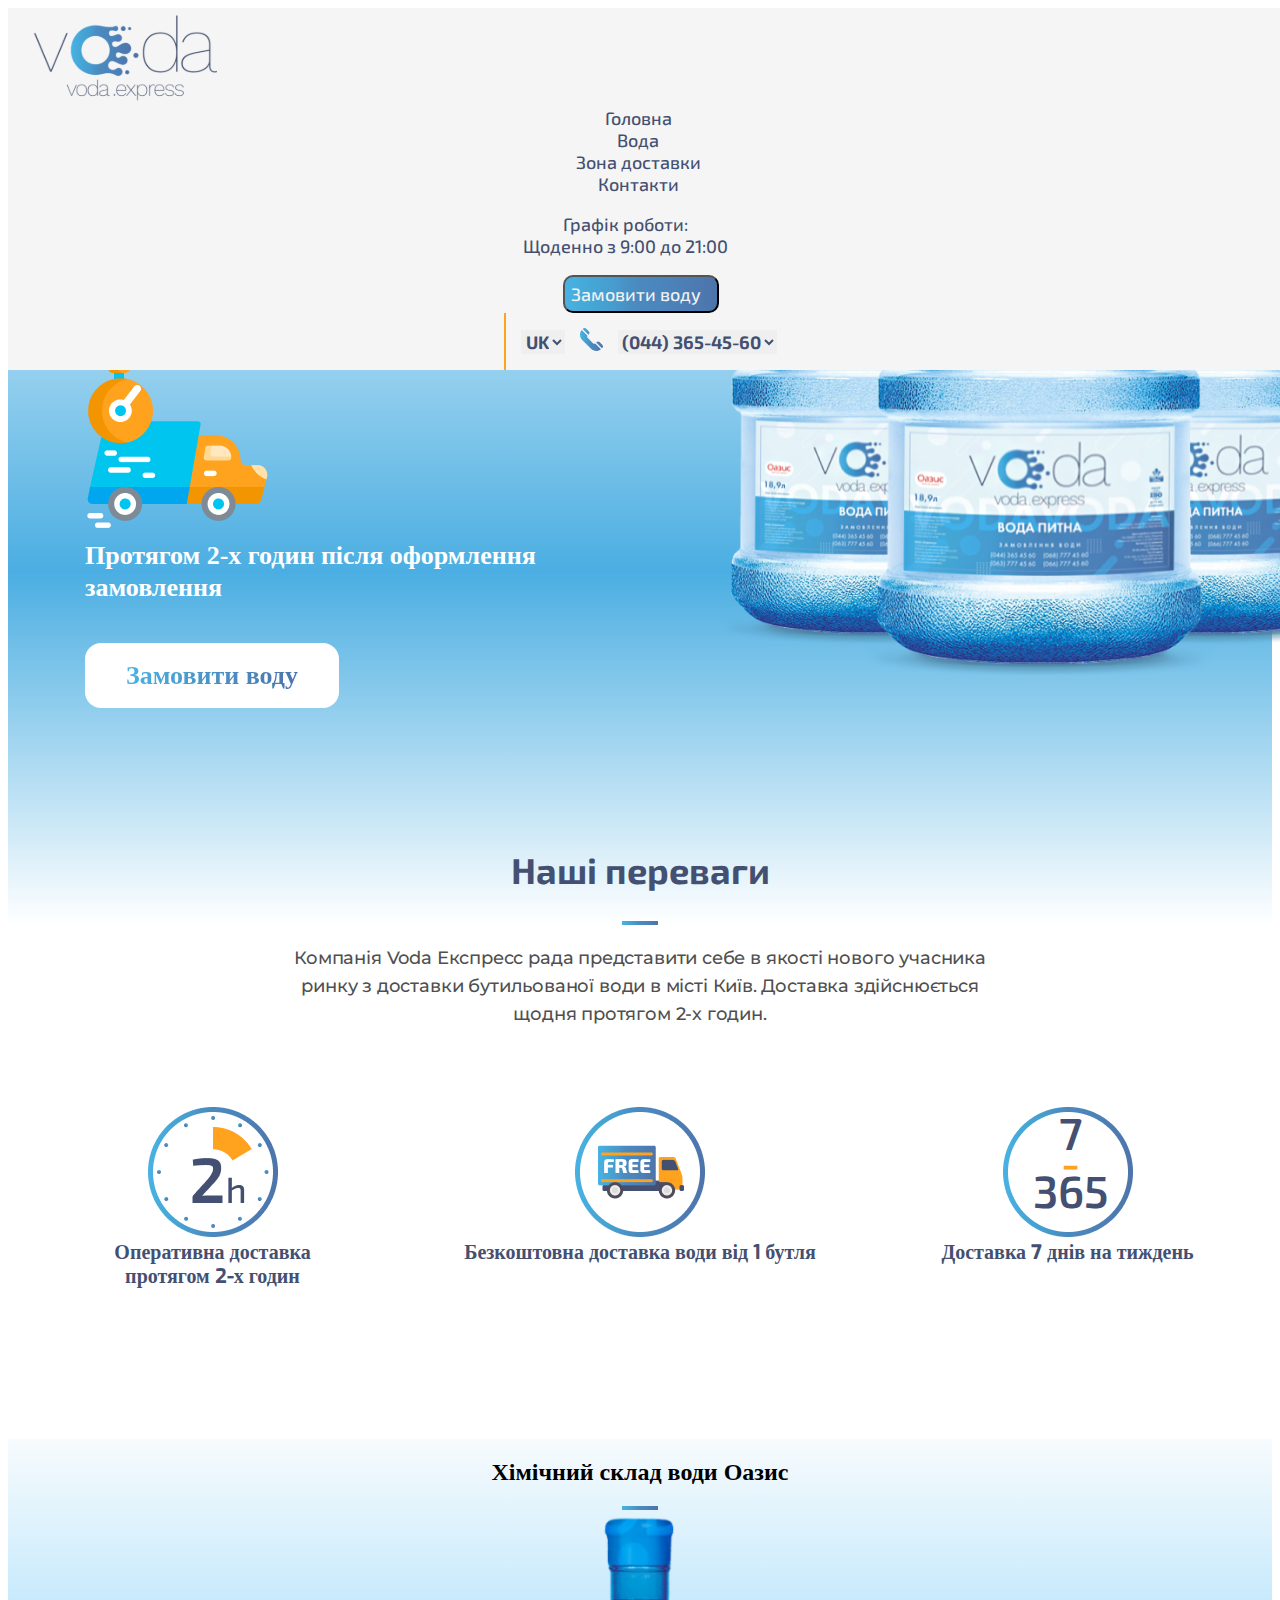
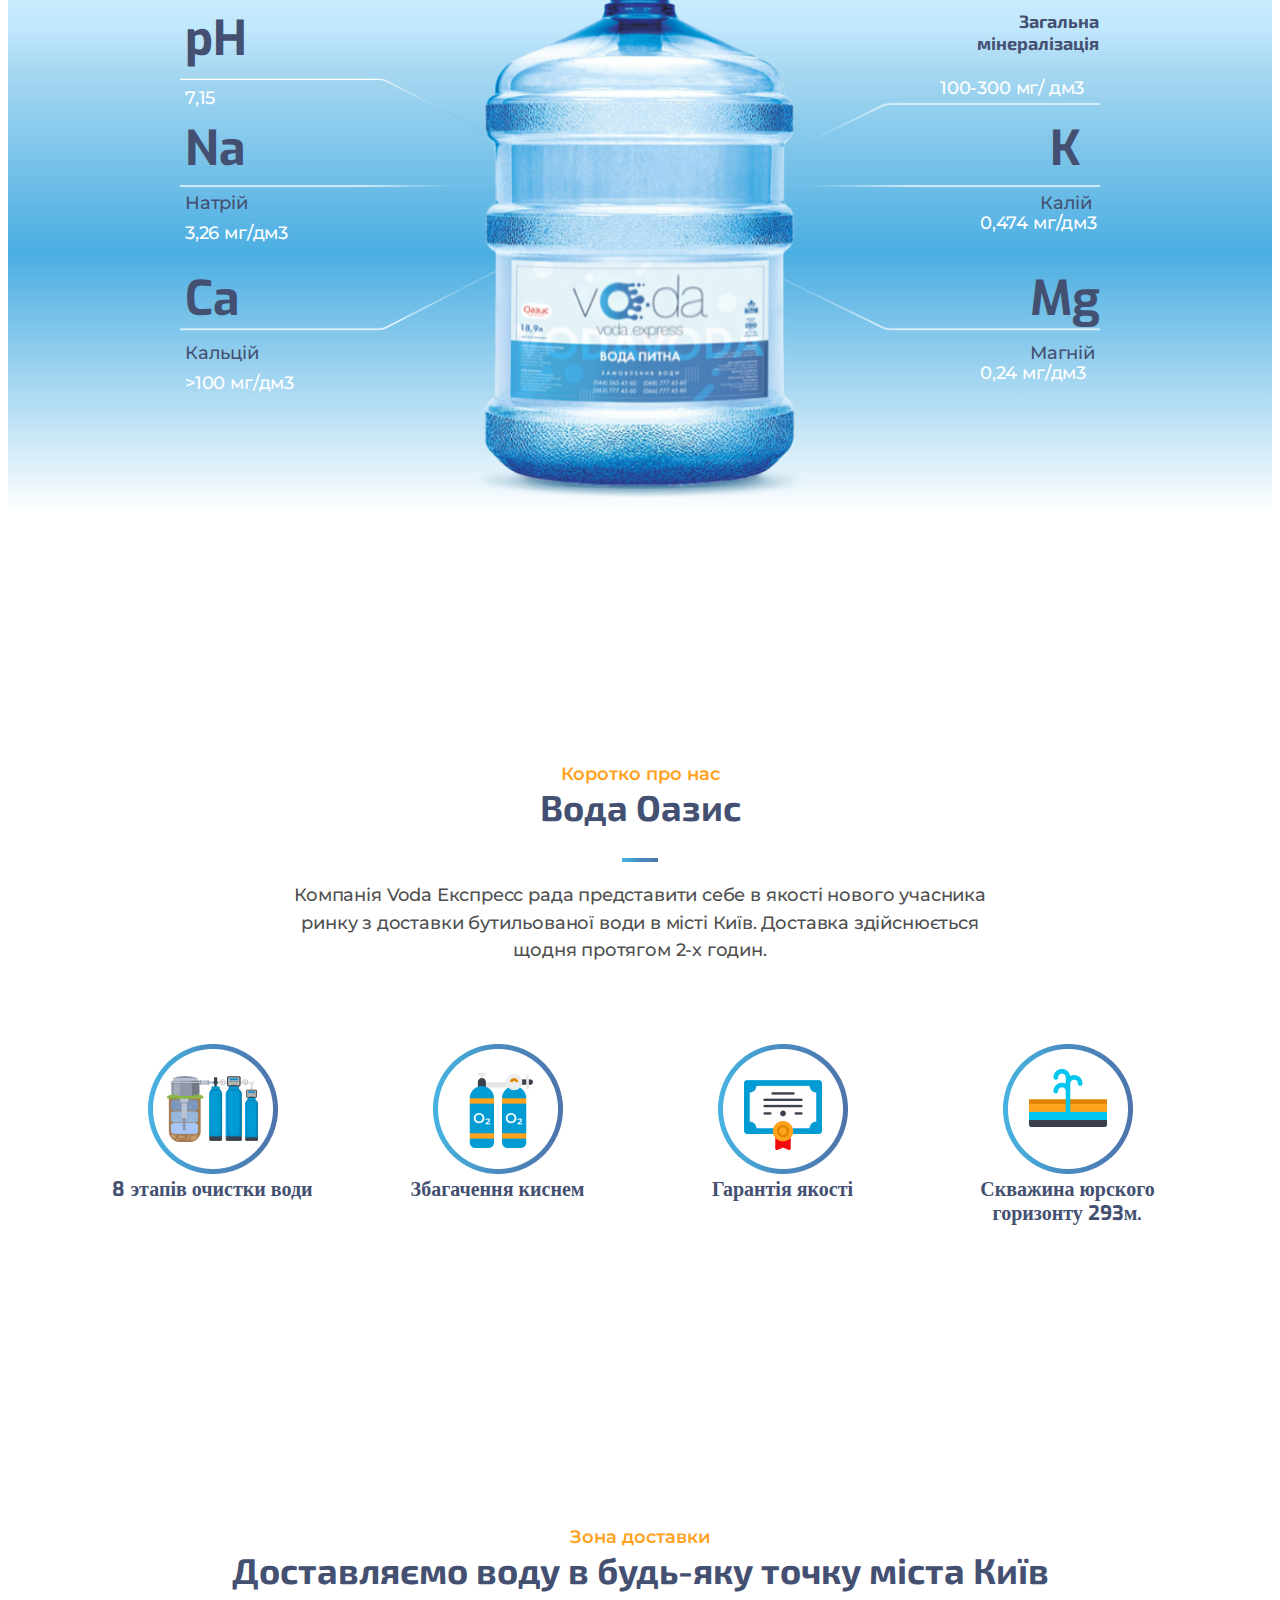
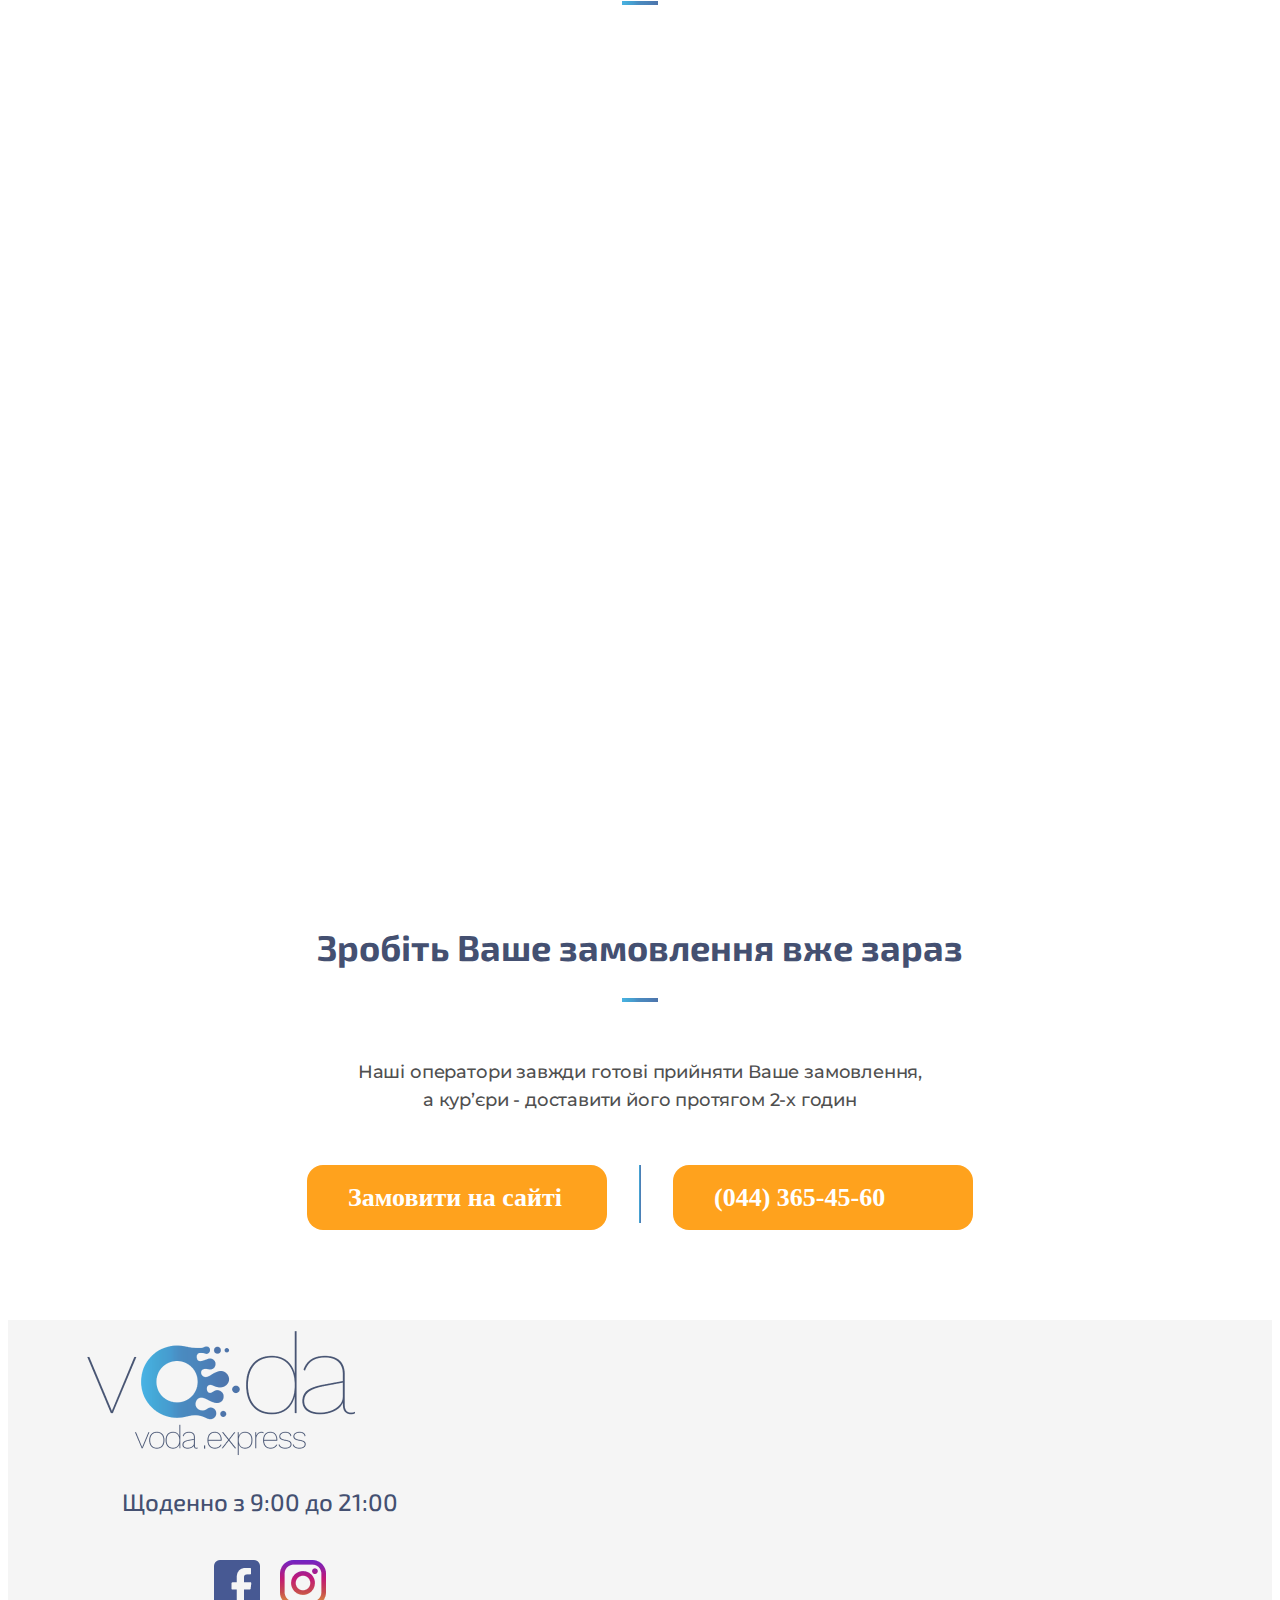
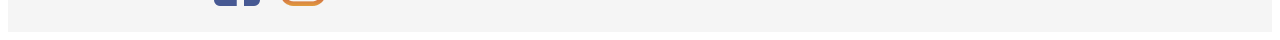
==== index copy.html @ 93a8aad2 "edited navigation" ====
<!DOCTYPE html>
<html lang="uk-UA">
  <head>
    <meta charset="UTF-8" />
    <meta name="viewport" content="width=device-width, initial-scale=1.0">
    <meta name="description" content="Оперативна доставка води в бутлях">
    <title>voda.express</title>
    <link rel="stylesheet" href="src/css/global.css" />
    <link rel="stylesheet" href="src/css/bootstrap-grid.min.css" />
    <link
      href="https://fonts.googleapis.com/css?family=Exo+2:400,500,600|Montserrat:400,500,600|amily=Cardo:400i|Exo:400,500|Open+Sans:700|Raleway:400,600,700&display=swap"
      rel="stylesheet"
    />
    <link
      rel="shortcut icon"
      href="src/icon/icon.png"
      type="image/png"
    />
  </head>
  <body>
    <!--NAVIGATION-->

    <header>
      <div class="main-nav">
        <div class="logo-position">
          <img src="src/img/navigation_logo.svg" />
        </div>
        <!-- STRIPES -->
        <div class="dropdown">
          <button class="navbar-toggler" 
          type="button" 
          data-toggle="collapse" 
          data-target="#main_menu"
          aria-controls="main_menu"
          aria-expandet="false"
          aria-label="Toggle navigation"> 
          <span class="navbar-toggler-icon"></span>
          <span class="navbar-toggler-icon"></span>
          <span class="navbar-toggler-icon"></span>
        </button>
        </div>
        <!-- End STRIPES -->
        <div class="navbar-collapse collapse" id="main_menu">


          <div class="middle-nav d-flex flex-column">
            <div class="middle-right-nav d-flex flex-column">
              <a href=#block-1 class="p-nawigation active">Головна</a>
              <a href=#block-2 class="p-nawigation d-md-inline d-none d-lg-none active">Про нас</a>
              <a href=#block-3 class="p-nawigation active">Вода</a>
              <a href=#karta class="p-nawigation active">Зона доставки</a>
              <a href=#block-5 class="p-nawigation active">Контакти</a>
            </div>
            <div class="middle-left-nav">
              <p class="p-nawigation__grafik">
                Графік роботи:<br />Щоденно з 9:00 до 21:00
              </p>
            </div>
            <button class="blue-button">Замовити воду</button>
          
        


        <div class="right-navigation">
          <div class="orange-stripe"></div>
          <select class="select-object">
            <option>UK</option>
            <option>RU</option>
          </select>
          <div class="phone-img">
            <img src="src/img/telephone.svg" />
          </div>
          <select class="select-object">
            <option>(044) 365-45-60</option>
            <option>(068) 777 45 60</option>
            <option>(063) 777 45 60</option>
            <option>(066) 777 45 60</option>
          </select>
        </div>
      </div>
      </div>
      </div>
    </header>
    <!--Block-1-->

    <div id="block-1">
      <div class="container">
        <div class="row">
          <div class="col-lg-6">
            <div class="bl-1-h1">
              <h1>Экспрес доставка води по місту Київ</h1>
            </div>
            <div class="bl-1-p1">
              <img src="src/img/fast-delivery.png" alt="car" />
              <div class="bl-1-text">
                Протягом 2-х годин після оформлення замовлення
              </div>
            </div>
            <div class="bl-1-button"><a href="#">Замовити воду</a></div>
          </div>
          <div class="col-lg-6 bottle-block">
            <img src="src/img/bottles.png" />
          </div>
          <div class="col-lg-12 txt-center">
            <h2 class="our-benefits" id="block-2">Нашi переваги</h2>
            <div class="stripe-position">
              <div class="horizontal-stripe"></div>
            </div>
          </div>
        </div>
      </div>
    </div>
    <!--Block-2-->
    <div class="b2-margin">
      <div class="container">
        <div class="row">
          <div class="col-lg-8 offset-lg-2">
            <div class="bl-2-p">
              Компанія Voda Експресс рада представити себе в якості нового
              учасника ринку з доставки бутильованої води в місті Київ. Доставка
              здійснюється щодня протягом 2-х годин.
            </div>
          </div>
          <!--Block-2-part-2-->
          <div class="col-lg-3">
            <div class="bl-2-item">
              <div><img src="src/img/2h.png" alt="2 hour" /></div>
              <div class="bl-2-text">
                Оперативна доставка протягом 2-х годин
              </div>
            </div>
          </div>
          <div class="col-lg-6">
            <div class="bl-2-item">
              <div>
                <img src="src/img/free-delivery.png" alt="free-delivery" />
              </div>
              <div class="bl-2-text">
                Безкоштовна доставка води від 1 бутля
              </div>
            </div>
          </div>
          <div class="col-lg-3">
            <div class="bl-2-item">
              <div class="ring"><img src="src/img/ring.png" alt="7/365" />
                <div class="ring_number"><div>7</div><div class="hyphen">-</div> <div>365</div></div>
              </div>
              <div class="bl-2-text">
                Доставка 7 днів на тиждень
              </div>
            </div>
          </div>
        </div>
      </div>
    </div>
    <!--Block-3-->

    <div id="block-3">
      <div class="container">
        <div class="row">
          <div class="col-lg-12 txt-center mt-md-5 mt-1">
            <h2>Хімічний склад води Оазис</h2>
            <!-- class="b31-title" -->
            <div class="stripe-position">
              <div class="horizontal-stripe"></div>
            </div>
          </div>
        </div>
        <div class="row justify-content-center">
          <div class="col-xl-10 col-lg-12 col-md-12">
            <div class="bottle-direction">
              <img src="src/img/bottle.png" class="bottle-parameters" />
              <!-- Right elements -->
               <div class="pH-position"><span class="elements">pH</span></div>
              <div class="first_number__left">
                <span class="e-numbers">7,15</span>
              </div>
              <div class="Na-position"><span class="elements">Na</span></div>
              <div class="ua_el_Na"><span class="ua_el">Натрій</span></div>
              <div class="second_number__left">
                <span class="e-numbers">3,26 мг/дм3</span>
              </div>
              <div class="Ca-position"><span class="elements">Ca</span></div>
              <div class="ua_el_Ca"><span class="ua_el">Кальцій</span></div>
              <div class="third_number__left">
                <span class="e-numbers">>100 мг/дм3</span>
              </div>
              <!-- Right elements -->
              <div class="miniral-position"><span>Загальна</br>
                  мінералізація</span></div>
              <div class="first_number__right">
                  <span class="e-numbers">100-300 мг/ дм3</span>
                </div>
              <div class="K-position"><span class="elements">K</span></div>
              <div class="ua_el_K"><span class="ua_el">Калій</span></div>
              <div class="second_number__right">
                  <span class="e-numbers">0,474 мг/дм3</span>
                </div>
              <div class="Mg-position"><span class="elements">Mg</span></div>
              <div class="ua_el_Mg"><span class="ua_el">Магній</span></div>
              <div class="third_number__right">
                  <span class="e-numbers">0,24 мг/дм3
                  </span>
            </div>
           
          </div>
        </div>
      </div>
    </div>
  </div>
    <!--Block-4-->
    <div id="block-4" class="b4-margin">
      <div class="container">
        <div class="row">
          <div class="col-lg-12 txt-center">
            <h5 class="orange-text">Коротко про нас</h5>
            <h2 class="b4-title">Вода Оазис</h2>
            <div class="stripe-position">
              <div class="horizontal-stripe"></div>
            </div>
          </div>
        </div>
        <div class="row">
          <div class="col-lg-8 offset-lg-2">
            <div class="bl-2-p">
              Компанія Voda Експресс рада представити себе в якості нового
              учасника ринку з доставки бутильованої води в місті Київ. Доставка
              здійснюється щодня протягом 2-х годин.
            </div>
          </div>
          <!--Block-4-part-2-->
          <div class="col-lg-3">
            <div class="bl-2-item">
              <div>
                <img
                  src="src/img/8steps.png"
                  alt="8 steps to clean the water"
                />
              </div>
              <div class="bl-2-text">
                8 этапів очистки води
              </div>
            </div>
          </div>
          <div class="col-lg-3">
            <div class="bl-2-item">
              <div>
                <img src="src/img/kysen.png" alt="kysen" />
              </div>
              <div class="bl-2-text">
                Збагачення киснем
              </div>
            </div>
          </div>
          <div class="col-lg-3">
            <div class="bl-2-item">
              <div><img src="src/img/garantia.png" alt="quality" /></div>
              <div class="bl-2-text">
                Гарантія якості
              </div>
            </div>
          </div>
          <div class="col-lg-3">
            <div class="bl-2-item">
              <div><img src="src/img/skwazina.png" alt="skwazina" /></div>
              <div class="bl-2-text">
                Скважина юрского горизонту 293м.
              </div>
            </div>
          </div>
        </div>
      </div>
    </div>

      
      <!--Block 5-->

      <!--Delivery-->
      <div class="container">
        <div class="row">
          <div class="col-lg-12 txt-center">
            <h5 class="orange-text" id="karta">Зона доставки</h5>
            <h2 class="b3-title">Доставляємо воду в будь-яку точку міста Київ</h2>
            <div class="stripe-position">
              <div class="horizontal-stripe"></div>
            </div>
          </div>
        </div>
      </div>

      <!--Delivery-->
      
          <div class="karta">
            <iframe
              src="https://www.google.com/maps/embed?pb=!1m18!1m12!1m3!1d162757.72582760116!2d30.392608836420333!3d50.40217023835161!2m3!1f0!2f0!3f0!3m2!1i1024!2i768!4f13.1!3m3!1m2!1s0x40d4cf4ee15a4505%3A0x764931d2170146fe!2sKyiv%2C%2002000!5e0!3m2!1sen!2sua!4v1580397936247!5m2!1sen!2sua"
              width="100%"
              height="556px"
              frameborder="0"
              style="border:0;"
              allowfullscreen=""
            ></iframe>
          </div>
        
  
      <!--Block-4-->
      <div id="block-5">
        <div class="container">
          <div class="row">
            <div class="col-lg-12 txt-center">
              <h2 class="our-benefits">Зробіть Ваше замовлення вже зараз</h2>
              <div class="stripe-position">
                <div class="horizontal-stripe"></div>
              </div>
            </div>



 <div class="col-lg-8 offset-lg-2">
              <div class="col-lg-10 offset-lg-1">
                <div class="bl-2-p">
                  <p class="pmt">
                    Наші оператори завжди готові прийняти Ваше замовлення, а кур’єри
                    - доставити його протягом 2-х годин
                  </p>
                </div>
              </div>
 </div>




          </div>
        </div>
      </div>
      <!--Block-4-buttons-->
      <div class="container">
        <div class="row">
          <div
            class="col-lg-8 offset-lg-2"
            style="display: flex;
            justify-content: space-evenly; margin-top:30px;"
          >
            <div style="
            width: 300px;
        ">
              <div class="bl-4-button">
                <a href="#">Замовити на сайті</a>
              </div>

            </div>
            <!-- <div class="stripe-position"> -->
            <div class="vertical-stripe"></div>
            <!-- </div> -->
            <div style="
            width: 300px;
        ">
              <div class="bl-4-button">
                <a href="#">(044) 365-45-60</a>
              </div>
            </div>
          </div>
        </div>
      </div>
      <!--Footer-->
      <div id="footer" class="footer-color">
        <div class="container">
          <div class="row justify-space-around">
            <!--1-Footer-->
            <div class="col-lg-4. col-md-6. col-sm-12 align-content-center">
              <img src="src/img/footer_logo.png" />
            </div>
            <!--2-Footer-->
            <div class="col-lg-4 align-content-center pr-0 pl-0. col-md-6. col-sm-12">
              <div class="midle-block d-flex justify-content-center">
                <p class="footer-text">Щоденно з 9:00 до 21:00</p>
              </div>
              <div class="media d-flex justify-content-center">
                <div class="media-padding"><img src="src/img/facebook.png" /></div>
                <div><img src="src/img/instagram.png" /></div>
              </div>
              <div class="midle-block d-flex justify-content-center. col-md d-none">
                <p class="footer-text. col-md d-none">Сертифікат відповідності</p>
              </div>
              <div class="midle-block d-flex justify-content-center. col-md d-none">
                <p class="footer-text. col-md d-none">Договір-оферта</p>
              </div>
            </div>
            
            <!--3-Footer-->
            <div class="col-lg-4 d-flex col-md-12">
              <div class="col-lg-1. col-md-1 d-none phone-img2">
                <img src="src/img/telephone.svg" />
              </div>
              <div class="col-lg-11 d-block. col-md-6 d-none footer-text">
                <p>(044) 365 45 60</p>
                <p>(068) 777 45 60</p>
                <p>(063) 777 45 60</p>
                <p>(066) 777 45 60</p>
              </div>
            </div>
          </div>
          </div>
        </div>
      </div>
    </div>
    <!---->

    <!--End-Block-->
    <script src="src/js/jquery.js"></script>
    <script src="src/js/bootstrap.bundle.js"></script>
  </body>
  
</html>
---- src/css/global.css ----
*,
*:before,
*:after {
  box-sizing: border-box;
}

.container {
  /* border: 1px solid yellow; */
}
a {
  text-decoration: none;
}
h1 {
  font-family: "Exo 2";
}
#block-1 {
  background: linear-gradient(
    180deg,
    #4baee2 0%,
    rgba(75, 174, 226, 0.5) 28.12%,
    rgba(75, 174, 226, 0.5) 34.9%,
    #4baee2 61.46%,
    rgba(238, 241, 248, 0) 100%,
    rgba(238, 241, 248, 0) 100%
  );
}
li a {
  text-decoration: none;
}
/*--Navigation--*/
.main-nav {
  display: flex;
  justify-content: space-between;
  align-items: center;
  background-color: whitesmoke;
  position: fixed;
  z-index: 10;
  width: 100%;
  flex-wrap: wrap;
}
.logo-position {
  margin-left: 25px;
}
.navbar-toggler {
  visibility: hidden;
}
/* .collapse navbar-collapse {
  display:flex;
} */
.navbar-collapse {
  display: flex;
  flex-direction: column;
  flex-basis: 100%;
  flex-grow: 1;
}

.middle-nav {
  display: flex;
  justify-content: flex-start;
  align-items: center;
}
.middle-right-nav {
  display: flex;
  justify-content: space-between;
  align-items: center;
}

.p-nawigation {
  margin-right: 20px;
  font-family: "Exo 2";
  font-style: normal;
  font-weight: 500;
  font-size: 18px;
  line-height: 22px;
  text-align: center;
  color: #445071;
}
.p-nawigation__grafik {
  margin-right: 45px;
  font-family: "Exo 2";
  font-style: normal;
  font-weight: 500;
  font-size: 18px;
  line-height: 22px;
  text-align: center;
  color: #445071;
}

.p-nawigation:hover:after {
  content: "";
  width: 100%;
  height: 4px;
  justify-content: center;
  align-items: center;
  align-content: center;
  background: linear-gradient(
    90deg,
    #49b2e3 0%,
    #45a7d5 17%,
    #479bce 33%,
    #4990c4 41%,
    #4a89be 50%,
    #4b84ba 67%,
    #4c7cb3 83%,
    #4d74aa 100%
  );
  display: flex;
  justify-content: center;
  align-items: center;
  align-content: center;
  transition: all 0.5s linear;
  cursor: pointer;
}

.blue-button {
  margin-right: 15px;
  width: 156px;
  height: 38px;
  background: linear-gradient(
    90deg,
    #49b2e3 0%,
    #45a7d5 17%,
    #479bce 33%,
    #4990c4 41%,
    #4a89be 50%,
    #4b84ba 67%,
    #4c7cb3 83%,
    #4d74aa 100%
  );
  border-radius: 10px;
  font-family: "Exo 2";
  font-style: normal;
  font-weight: 500;
  font-size: 18px;
  line-height: 22px;
  display: flex;
  align-items: center;
  text-align: center;
  color: #f2f2f2;
}

.middle-left-nav {
  display: flex;
  flex-direction: column;
  justify-content: center;
  align-items: center;
  align-content: center;
  /* margin-right: 15px;
  margin-left: 50px; */
}

.right-navigation {
  display: flex;
  align-items: center;
  text-align: center;
  justify-content: center;
}
.orange-stripe {
  width: 2px;
  height: 57px;
  background: #ffa21d;
  margin-right: 15px;
}

.phone-img {
  margin-right: 15px;
}

.select-object {
  margin-right: 15px;
  font-family: "Exo 2";
  font-style: normal;
  font-weight: bold;
  font-size: 18px;
  line-height: 22px;
  text-align: center;
  color: #445071;
  border: none;
}

/*--Common things--*/

.horizontal-stripe {
  width: 36px;
  height: 4px;
  justify-content: center;
  align-items: center;
  align-content: center;
  background: linear-gradient(
    90deg,
    #49b2e3 0%,
    #45a7d5 17%,
    #479bce 33%,
    #4990c4 41%,
    #4a89be 50%,
    #4b84ba 67%,
    #4c7cb3 83%,
    #4d74aa 100%
  );
}

.orange-text {
  font-family: Montserrat;
  font-style: normal;
  font-weight: 600;
  font-size: 18px;
  line-height: 22px;
  text-align: center;
  color: #ffa21d;
  margin-bottom: 0px;
  margin-top: 150px;
}

.text-description {
  font-size: 20px;
  line-height: 24px;
  font-family: "Exo 2";
  font-weight: 700;
  color: #445071;
}
/*--Block-2--*/
.b2-margin {
  margin-bottom: 150px;
}

/*--Block-1--*/
.bl-1-h1 {
  margin-top: 69px;
}
.bl-1-h1 h1 {
  font-weight: bold;
  font-size: 64px;
  line-height: 77px;
  color: #ffffff;
}
.bl-1-p1 {
  margin-top: 39px;
}
.bl-1-text {
  font-weight: 600;
  font-size: 26px;
  line-height: 32px;
  color: #ffffff;
}
.bl-1-button {
  display: inline-block;
  margin: 39px 0 20px;
  padding: 17px 41px;
  background: #ffffff;
  border-radius: 16px;
}
.bl-1-button > a {
  font-size: 26px;
  line-height: 31px;
  font-size: 26px;
  line-height: 31px;
  font-weight: bold;
  text-decoration: none;
  /* Permalink - use to edit and share this gradient: https://colorzilla.com/gradient-editor/#49b2e3+0,4d74aa+100 */
  background: #49b2e3; /* Old browsers */
  background: -moz-linear-gradient(left, #49b2e3 0%, #4d74aa 100%);
  background: -webkit-linear-gradient(left, #49b2e3 0%, #4d74aa 100%);
  background: linear-gradient(to right, #49b2e3 0%, #4d74aa 100%);
  filter: progid:DXImageTransform.Microsoft.gradient( startColorstr='#49b2e3', endColorstr='#4d74aa',GradientType=1 ); /* IE6-9 */
  -webkit-background-clip: text;
  -webkit-text-fill-color: transparent;
}

.bottle-block {
  position: relative;
  flex: 50%;
}
.bottle-block > img {
  position: absolute;
  overflow: visible;
  margin-top: 50px;
}
.txt-center {
  text-align: center;
}

.our-benefits {
  font-weight: bold;
  font-size: 36px;
  line-height: 43px;
  text-align: center;
  margin-top: 120px;
  color: #445071;
  font-family: "Exo 2";
}

/*Block-2*/

.bl-2-p {
  font-weight: 500;
  font-size: 18px;
  line-height: 155.5%;
  text-align: center;
  letter-spacing: -0.01em;
  color: #4f4f4f;
  font-family: "Montserrat";
  margin-top: 20px;
  margin-bottom: 20px;
}

.bl-2-item {
  display: flex;
  justify-content: center;
  flex-direction: column;
  align-items: center;
  margin-top: 59px;
}
.bl-2-text {
  text-align: center;
  font-size: 20px;
  line-height: 24px;
  font-family: "exo";
  font-weight: 700;
  color: #445071;
}
.ring {
  position: relative;
}
.ring_number {
  position: absolute;
  top: 10px;
  left: 30px;
  width: 76px;
  height: 88px;
  display: flex;
  flex-direction: column;
  justify-content: space-around;
  text-align: center;
  font-family: "Exo 2";
  font-style: normal;
  font-weight: 600;
  font-size: 45px;
  line-height: 20%;
  color: #445071;
}
.hyphen {
  color: #ffa21d;
}
/*--Block-3--*/
#block-3 {
  background: linear-gradient(
    180deg,
    #f7fbfd 0%,
    rgba(130, 208, 250, 0.5) 28.12%,
    rgba(75, 174, 226, 0.5) 34.9%,
    #4baee2 61.46%,
    rgba(238, 241, 248, 0) 100%,
    rgba(238, 241, 248, 0) 100%
  );
}

.bottle-direction {
  justify-content: center;
  align-items: center;
  align-content: center;
  position: relative;
}
.bottle-parameters {
  width: 100%;
}
.elements {
  width: 90px;
  height: 58px;
  font-family: "exo";
  font-style: normal;
  font-weight: 700;
  font-size: 48px;
  line-height: 58px;
  color: #445071;
}
.e-numbers {
  width: 45px;
  height: 28px;
  font-family: "Montserrat";
  font-style: normal;
  font-weight: 500;
  font-size: 18px;
  line-height: 155.5%;
  letter-spacing: -0.01em;
  color: #ffffff;
}
/* Left elements */
.pH-position {
  position: absolute;
  left: 5px;
  top: 100px;
}
.Na-position {
  position: absolute;
  left: 5px;
  top: 210px;
}
.Ca-position {
  position: absolute;
  left: 5px;
  top: 360px;
}

.first_number__left {
  position: absolute;
  left: 5px;
  top: 175px;
}
.second_number__left {
  position: absolute;
  left: 5px;
  top: 310px;
}
.third_number__left {
  position: absolute;
  left: 5px;
  top: 460px;
}
/* Right elements */
.miniral-position {
  position: absolute;
  left: 700px;
  top: 100px;
  width: 219px;
  height: 44px;
  font-family: "Exo 2";
  font-style: normal;
  font-weight: bold;
  font-size: 18px;
  line-height: 22px;
  text-align: right;
  color: #445071;
}
.K-position {
  position: absolute;
  left: 870px;
  top: 210px;
}
.Mg-position {
  position: absolute;
  left: 850px;
  top: 360px;
}
.first_number__right {
  position: absolute;
  left: 760px;
  top: 165px;
}
.second_number__right {
  position: absolute;
  left: 800px;
  top: 300px;
}
.third_number__right {
  position: absolute;
  left: 800px;
  top: 450px;
}

/* Ua elements */
.ua_el {
  width: 103px;
  height: 28px;
  font-family: "Montserrat";
  font-style: normal;
  font-weight: 500;
  font-size: 18px;
  line-height: 155.5%;
  letter-spacing: -0.01em;
  color: #445071;
}
.ua_el_Na {
  position: absolute;
  left: 5px;
  top: 280px;
}
.ua_el_Ca {
  position: absolute;
  left: 5px;
  top: 430px;
}
.ua_el_K {
  position: absolute;
  left: 860px;
  top: 280px;
}
.ua_el_Mg {
  position: absolute;
  left: 850px;
  top: 430px;
}
.b31-title {
  font-weight: bold;
  font-size: 36px;
  text-align: center;
  color: #445071;
  font-family: "Exo 2";
  margin-top: 100px;
  margin-bottom: 10px;
}
.b3-title {
  font-weight: bold;
  font-size: 36px;
  text-align: center;
  color: #445071;
  font-family: "Exo 2";
  margin-top: 0px;
  margin-bottom: 10px;
}

/*--Block-4--*/
.b4-margin {
  margin-top: 100px;
  margin-bottom: 150px;
}
.pmt {
  margin-top: 57px;
}
.karta {
  margin-top: 80px;
  margin-bottom: 160px;
}
.b4-title {
  font-weight: bold;
  font-size: 36px;
  text-align: center;
  color: #445071;
  font-family: "Exo 2";
  margin-top: 0px;
}
.bl-4-button {
  padding: 17px 41px;
  background: #ffa21d;
  border-radius: 16px;
  color: white;
}
.bl-4-button > a {
  font-size: 26px;
  line-height: 31px;
  font-size: 26px;
  line-height: 31px;
  font-weight: bold;
  text-decoration: none;
  color: white;
}
.stripe-position {
  display: flex;
  justify-content: center;
  align-items: center;
}
.vertical-stripe {
  width: 2px;
  height: 58px;
  display: flex;
  justify-content: center;
  align-items: center;

  background: linear-gradient(
    90deg,
    #49b2e3 0%,
    #45a7d5 17%,
    #479bce 33%,
    #4990c4 41%,
    #4a89be 50%,
    #4b84ba 67%,
    #4c7cb3 83%,
    #4d74aa 100%
  );
}

.midle-block {
  align-items: center;
  text-align: center;
}

/*--Footer--*/
.footer-color {
  background-color: whitesmoke;
  margin-top: 90px;
}
.media {
  align-items: center;
}
.media-padding {
  padding: 20px;
}

.phone-img2 {
  margin-right: 15px;
  margin-top: 30px;
}
.footer-text {
  font-family: "Exo 2";
  font-style: normal;
  font-weight: 500;
  font-size: 24px;
  line-height: 29px;
  color: #445071;
}

/* MEDIA */
@media (max-width: 1024px) {
  /* Navigation */
  .navbar-toggler {
    padding: 0.25rem 0.75rem;
    font-size: 1.25rem;
    line-height: 1;
    background-color: transparent;
    border: 1px solid transparent;
    border-radius: 0.25rem;
    visibility: visible;
  }

  .navbar-toggler:not(:disabled):not(.disabled) {
    cursor: pointer;
  }
  .navbar-toggler-icon {
    background-image: none;
    width: 29px;
    height: 6px;
    border-radius: 12px;
    background-color: #4baee2;
    display: block;
    margin-bottom: 5px;
  }

  .navbar-toggler:not(:disabled):not(.disabled) {
    cursor: pointer;
  }
  .navbar-toggler:focus,
  .navbar-toggler:hover {
    text-decoration: none;
  }
  .navbar-collapse {
    display: flex;
    flex-basis: 100%;
    flex-grow: 1;
  }
  .collapse {
    display: none;
  }
  .collapse.show {
    display: block;
  }

  /* Block 1 */
  .bottle-block > img {
    width: 450px;
    height: 400px;
  }
  /* Voda */
  .bottle-direction {
    min-width: 920px;
    transform: scale(0.8);
    transition: transform 0.3s ease;
  }
}
/* MAX-WIDTH 768 MD*/
@media (max-width: 768px) {
  .bottle-block {
    display: flex;
    justify-content: center;
  }
  .bottle-block > img {
    position: relative;
  }
  .bottle-direction {
    min-width: 100%;
    transform: scale(0.9);
    transition: transform 0.3s ease;
  }
  .elements {
    width: 90px;
    height: 38px;
    font-family: "Exo 2";
    font-style: normal;
    font-weight: bold;
    font-size: 32px;
    line-height: 38px;
    color: #445071;
  }
  .e-numbers {
    width: 45px;
    height: 22px;
    font-family: "Montserrat";
    font-style: normal;
    font-weight: 500;
    font-size: 14px;
    line-height: 155.5%;
    letter-spacing: -0.01em;
    color: #ffffff;
  }
  /* Left elements */
  .pH-position {
    position: absolute;
    left: 5px;
    top: 80px;
  }
  .Na-position {
    position: absolute;
    left: 5px;
    top: 160px;
  }
  .Ca-position {
    position: absolute;
    left: 5px;
    top: 270px;
  }

  .first_number__left {
    position: absolute;
    left: 5px;
    top: 135px;
  }
  .second_number__left {
    position: absolute;
    left: 5px;
    top: 245px;
  }
  .third_number__left {
    position: absolute;
    left: 5px;
    top: 360px;
  }
  /* Right elements */
  .miniral-position {
    position: absolute;
    left: 470px;
    top: 90px;
    width: 219px;
    height: 44px;
    font-family: "Exo 2";
    font-style: normal;
    font-weight: bold;
    font-size: 18px;
    line-height: 22px;
    text-align: right;
    color: #445071;
  }
  .K-position {
    position: absolute;
    left: 665px;
    top: 170px;
  }
  .Mg-position {
    position: absolute;
    left: 640px;
    top: 270px;
  }
  .first_number__right {
    position: absolute;
    left: 570px;
    top: 155px;
  }
  .second_number__right {
    position: absolute;
    left: 590px;
    top: 240px;
  }
  .third_number__right {
    position: absolute;
    left: 605px;
    top: 355px;
  }

  /* Ua elements */
  .ua_el {
    width: 103px;
    height: 28px;
    font-family: "Montserrat";
    font-style: normal;
    font-weight: 500;
    font-size: 18px;
    line-height: 155.5%;
    letter-spacing: -0.01em;
    color: #445071;
  }
  .ua_el_Na {
    position: absolute;
    left: 5px;
    top: 210px;
  }
  .ua_el_Ca {
    position: absolute;
    left: 5px;
    top: 330px;
  }
  .ua_el_K {
    position: absolute;
    left: 630px;
    top: 220px;
  }
  .ua_el_Mg {
    position: absolute;
    left: 620px;
    top: 330px;
  }
  .b31-title {
    font-weight: bold;
    font-size: 36px;
    text-align: center;
    color: #445071;
    font-family: "Exo 2";
    margin-top: 100px;
    margin-bottom: 10px;
  }
  .b3-title {
    font-weight: bold;
    font-size: 36px;
    text-align: center;
    color: #445071;
    font-family: "Exo 2";
    margin-top: 0px;
    margin-bottom: 10px;
  }
}
/* END OF MAX-WIDTH 768 */
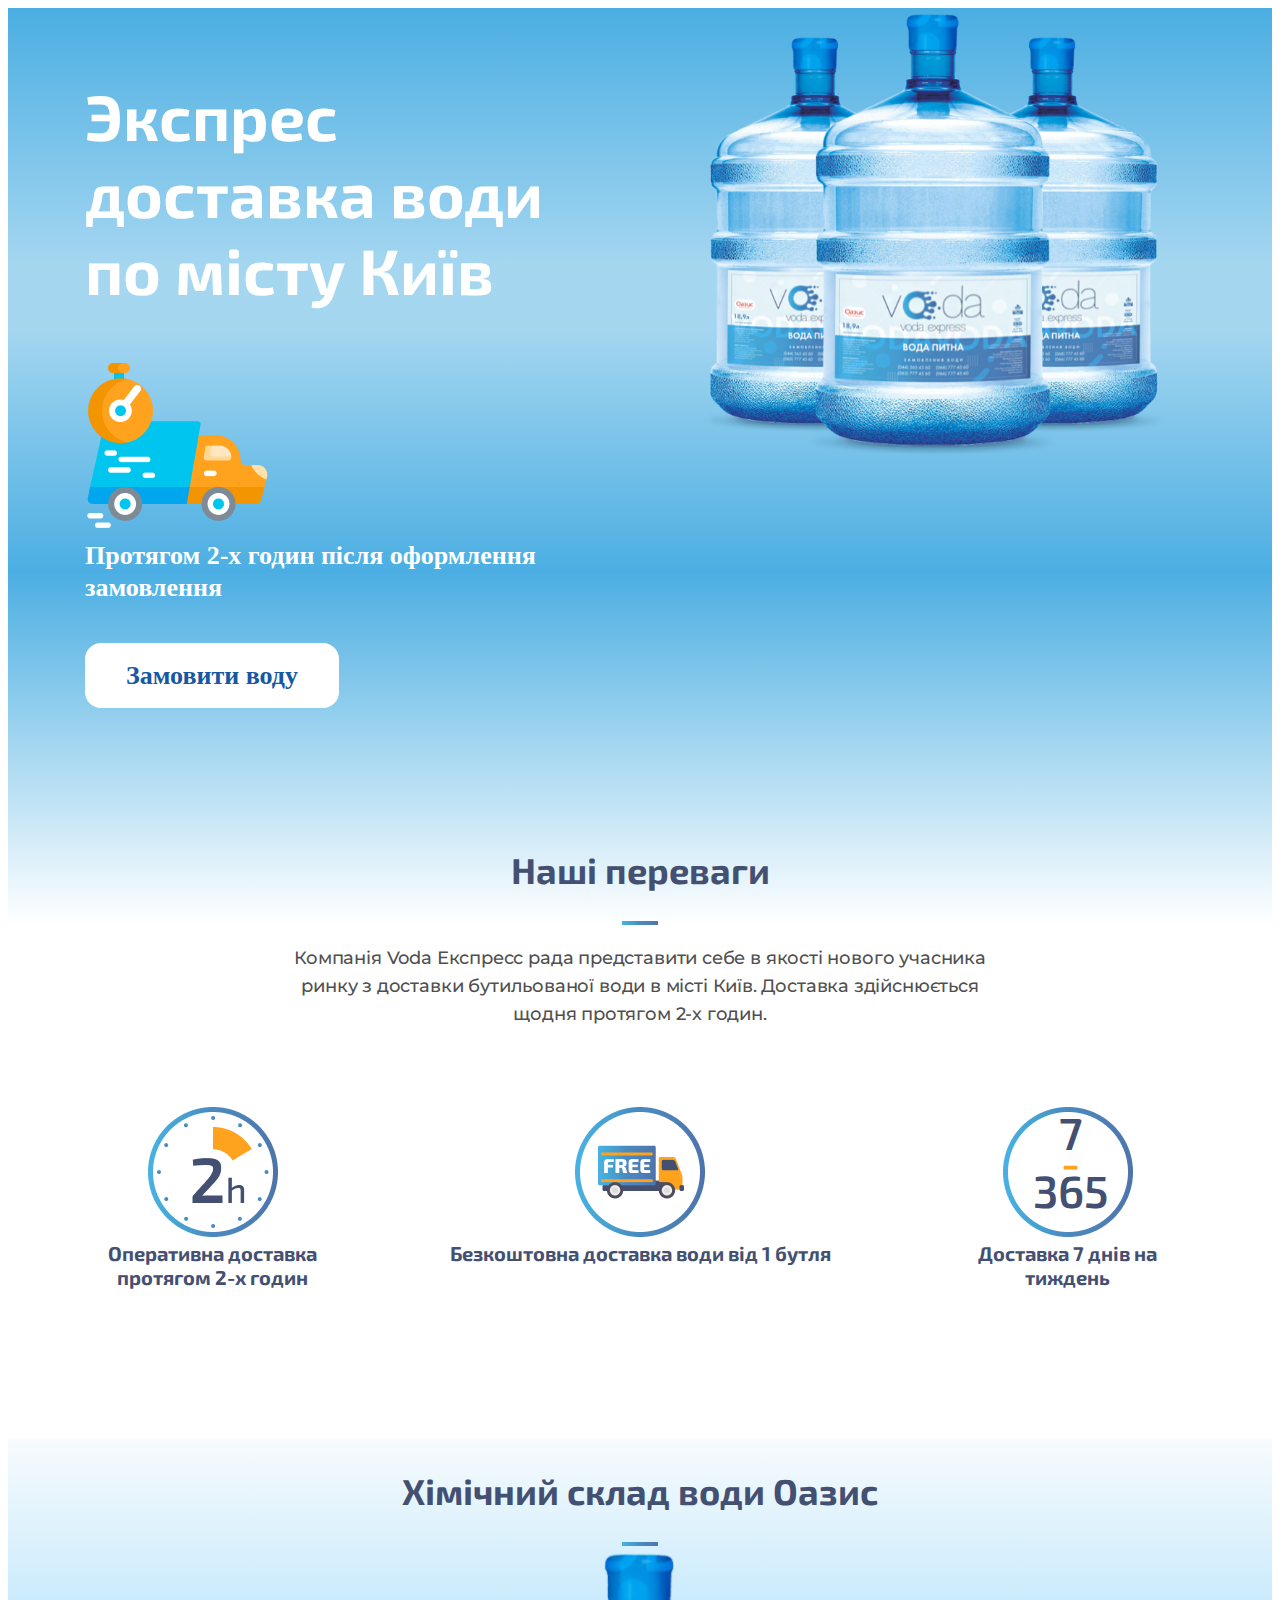
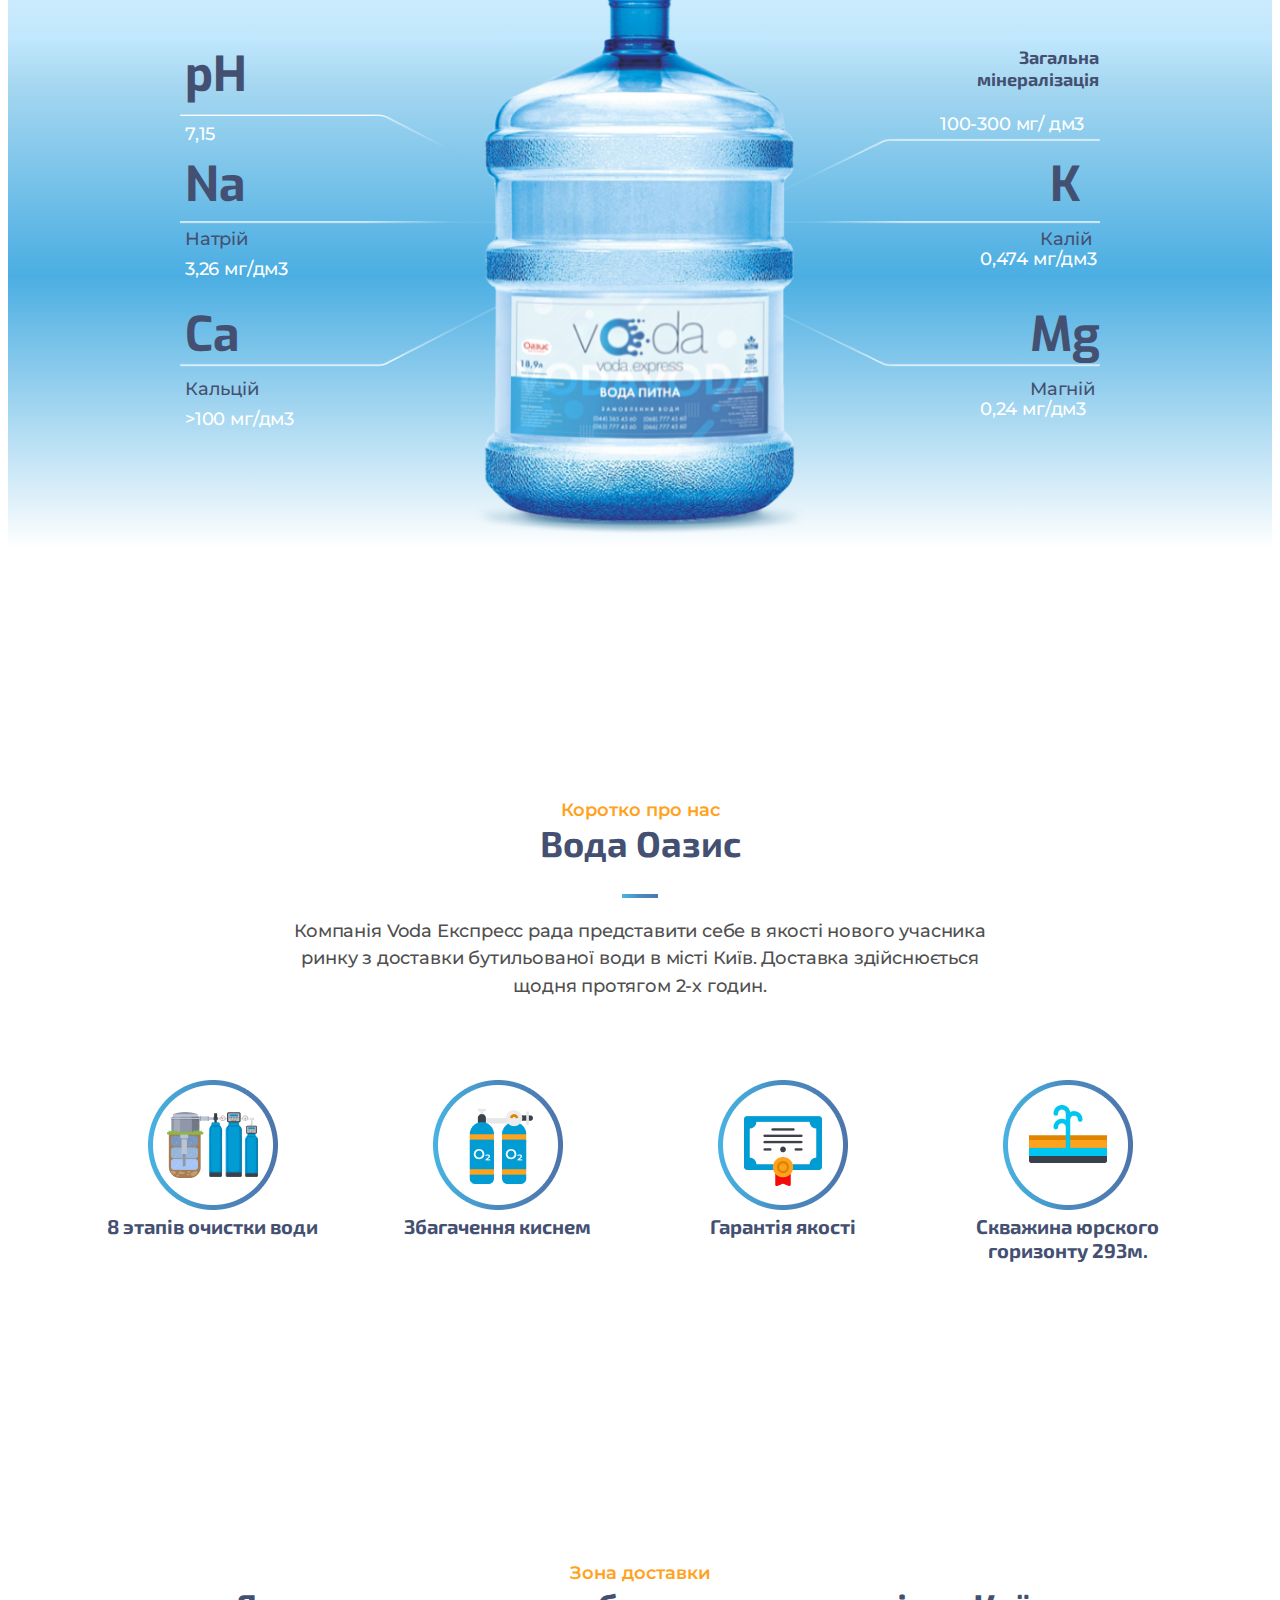
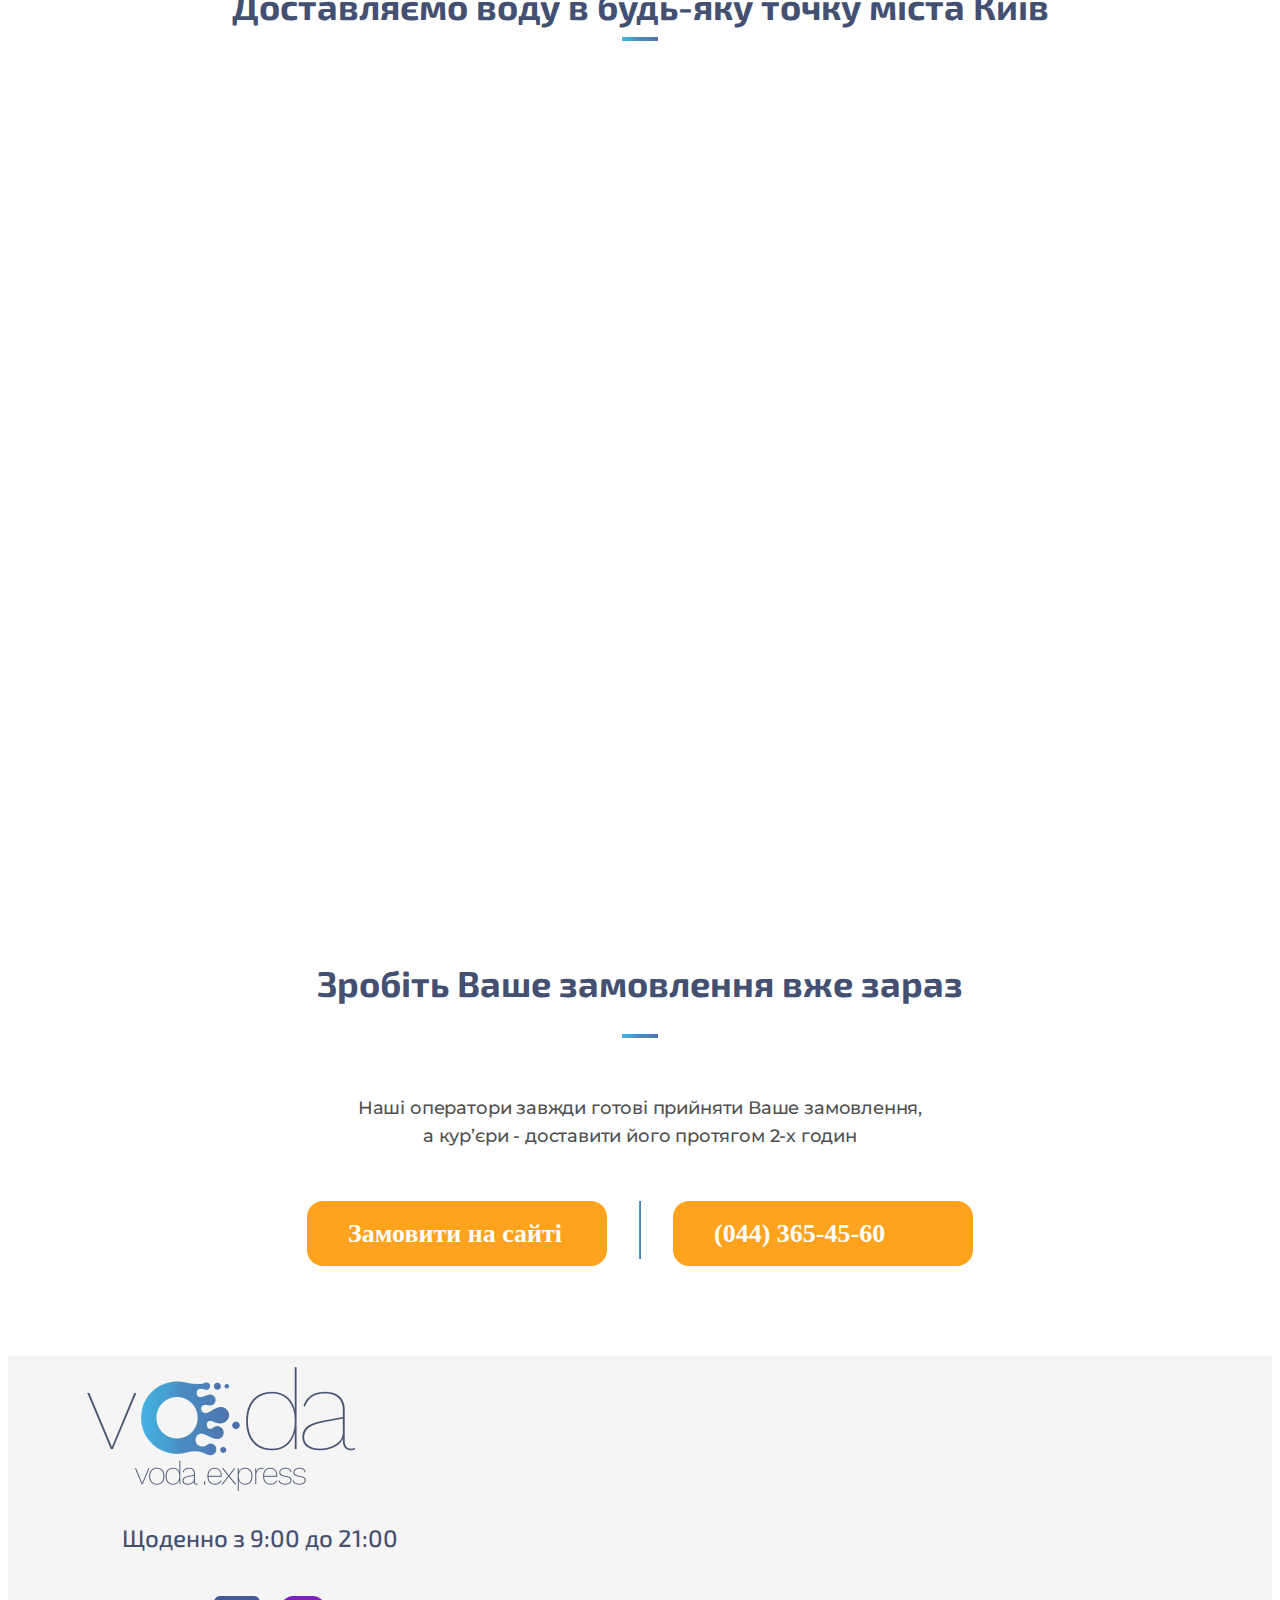
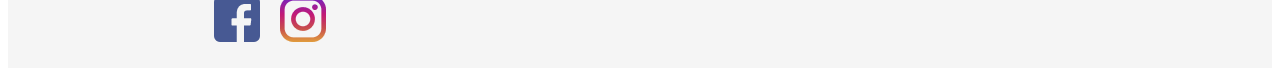
==== commit 9961889f: "fixed navigation for XL and mobile" ====
--- a/index copy.html
+++ b/index copy.html
@@ -21,7 +21,48 @@
     <!--NAVIGATION-->
 
     <header>
-      <div class="main-nav">
+      <!-- Navigation for XL -->
+      <div class="main-nav d-sm-none d-md-none d-lg-none d-flex">
+        <div class="logo-position">
+          <img src="src/img/navigation_logo.svg" />
+        </div>
+        <div class="middle-nav d-flex">
+          <div class="middle-right-nav d-flex">
+            <a href=#block-1 class="p-nawigation active">Головна</a>
+            <a href=#block-2 class="p-nawigation d-md-inline d-none d-lg-none active">Про нас</a>
+            <a href=#block-3 class="p-nawigation active">Вода</a>
+            <a href=#karta class="p-nawigation active">Зона доставки</a>
+            <a href=#block-5 class="p-nawigation active">Контакти</a>
+          </div>
+          <div class="middle-left-nav">
+            <p class="p-nawigation__grafik">
+              Графік роботи:<br />Щоденно з 9:00 до 21:00
+            </p>
+          </div>
+          <button class="blue-button">Замовити воду</button>
+        </div>
+        <div class="right-navigation">
+          <div class="orange-stripe"></div>
+          <select class="select-object">
+            <option>UK</option>
+            <option>RU</option>
+          </select>
+          <div class="phone-img">
+            <img src="src/img/telephone.svg" />
+          </div>
+          <select class="select-object">
+            <option>(044) 365-45-60</option>
+            <option>(068) 777 45 60</option>
+            <option>(063) 777 45 60</option>
+            <option>(066) 777 45 60</option>
+          </select>
+        </div>
+        <!-- main nav -->
+      </div>
+      <!-- End of Navigation for XL -->
+
+      <!-- Navigation for LG and other -->
+      <div class="main-nav d-xl-none d-flex">
         <div class="logo-position">
           <img src="src/img/navigation_logo.svg" />
         </div>
@@ -41,8 +82,7 @@
         </div>
         <!-- End STRIPES -->
         <div class="navbar-collapse collapse" id="main_menu">
-
-
+          <!-- Middle Navigation -->
           <div class="middle-nav d-flex flex-column">
             <div class="middle-right-nav d-flex flex-column">
               <a href=#block-1 class="p-nawigation active">Головна</a>
@@ -57,10 +97,8 @@
               </p>
             </div>
             <button class="blue-button">Замовити воду</button>
-          
-        
-
-
+            
+            <!-- Right Navigation -->
         <div class="right-navigation">
           <div class="orange-stripe"></div>
           <select class="select-object">
@@ -77,7 +115,9 @@
             <option>(066) 777 45 60</option>
           </select>
         </div>
-      </div>
+        <!--End of Right Navigation -->
+      </div>
+      <!--End of Middle Navigation -->
       </div>
       </div>
     </header>
--- a/src/css/global.css
+++ b/src/css/global.css
@@ -4,13 +4,21 @@
   box-sizing: border-box;
 }
 
-.container {
-  /* border: 1px solid yellow; */
-}
+.body {
+  margin-top: 0px;
+}
+
 a {
   text-decoration: none;
 }
 h1 {
+  font-family: "Exo 2";
+}
+h2 {
+  font-weight: bold;
+  font-size: 36px;
+  text-align: center;
+  color: #445071;
   font-family: "Exo 2";
 }
 #block-1 {
@@ -256,14 +264,7 @@
   line-height: 31px;
   font-weight: bold;
   text-decoration: none;
-  /* Permalink - use to edit and share this gradient: https://colorzilla.com/gradient-editor/#49b2e3+0,4d74aa+100 */
-  background: #49b2e3; /* Old browsers */
-  background: -moz-linear-gradient(left, #49b2e3 0%, #4d74aa 100%);
-  background: -webkit-linear-gradient(left, #49b2e3 0%, #4d74aa 100%);
-  background: linear-gradient(to right, #49b2e3 0%, #4d74aa 100%);
-  filter: progid:DXImageTransform.Microsoft.gradient( startColorstr='#49b2e3', endColorstr='#4d74aa',GradientType=1 ); /* IE6-9 */
-  -webkit-background-clip: text;
-  -webkit-text-fill-color: transparent;
+  color: #1758a3;
 }
 
 .bottle-block {
@@ -273,20 +274,14 @@
 .bottle-block > img {
   position: absolute;
   overflow: visible;
-  margin-top: 50px;
+  width: 100%;
 }
 .txt-center {
   text-align: center;
 }
 
 .our-benefits {
-  font-weight: bold;
-  font-size: 36px;
-  line-height: 43px;
-  text-align: center;
   margin-top: 120px;
-  color: #445071;
-  font-family: "Exo 2";
 }
 
 /*Block-2*/
@@ -314,7 +309,7 @@
   text-align: center;
   font-size: 20px;
   line-height: 24px;
-  font-family: "exo";
+  font-family: "Exo 2";
   font-weight: 700;
   color: #445071;
 }
@@ -341,7 +336,13 @@
 .hyphen {
   color: #ffa21d;
 }
+/*--Block 3 sm--*/
+.voda_responsive {
+  width: 100%;
+}
+
 /*--Block-3--*/
+
 #block-3 {
   background: linear-gradient(
     180deg,
@@ -366,7 +367,7 @@
 .elements {
   width: 90px;
   height: 58px;
-  font-family: "exo";
+  font-family: "Exo";
   font-style: normal;
   font-weight: 700;
   font-size: 48px;
@@ -499,11 +500,6 @@
   margin-bottom: 10px;
 }
 .b3-title {
-  font-weight: bold;
-  font-size: 36px;
-  text-align: center;
-  color: #445071;
-  font-family: "Exo 2";
   margin-top: 0px;
   margin-bottom: 10px;
 }
@@ -521,11 +517,6 @@
   margin-bottom: 160px;
 }
 .b4-title {
-  font-weight: bold;
-  font-size: 36px;
-  text-align: center;
-  color: #445071;
-  font-family: "Exo 2";
   margin-top: 0px;
 }
 .bl-4-button {
@@ -587,7 +578,6 @@
 
 .phone-img2 {
   margin-right: 15px;
-  margin-top: 30px;
 }
 .footer-text {
   font-family: "Exo 2";
@@ -669,132 +659,7 @@
     transform: scale(0.9);
     transition: transform 0.3s ease;
   }
-  .elements {
-    width: 90px;
-    height: 38px;
-    font-family: "Exo 2";
-    font-style: normal;
-    font-weight: bold;
-    font-size: 32px;
-    line-height: 38px;
-    color: #445071;
-  }
-  .e-numbers {
-    width: 45px;
-    height: 22px;
-    font-family: "Montserrat";
-    font-style: normal;
-    font-weight: 500;
-    font-size: 14px;
-    line-height: 155.5%;
-    letter-spacing: -0.01em;
-    color: #ffffff;
-  }
-  /* Left elements */
-  .pH-position {
-    position: absolute;
-    left: 5px;
-    top: 80px;
-  }
-  .Na-position {
-    position: absolute;
-    left: 5px;
-    top: 160px;
-  }
-  .Ca-position {
-    position: absolute;
-    left: 5px;
-    top: 270px;
-  }
-
-  .first_number__left {
-    position: absolute;
-    left: 5px;
-    top: 135px;
-  }
-  .second_number__left {
-    position: absolute;
-    left: 5px;
-    top: 245px;
-  }
-  .third_number__left {
-    position: absolute;
-    left: 5px;
-    top: 360px;
-  }
-  /* Right elements */
-  .miniral-position {
-    position: absolute;
-    left: 470px;
-    top: 90px;
-    width: 219px;
-    height: 44px;
-    font-family: "Exo 2";
-    font-style: normal;
-    font-weight: bold;
-    font-size: 18px;
-    line-height: 22px;
-    text-align: right;
-    color: #445071;
-  }
-  .K-position {
-    position: absolute;
-    left: 665px;
-    top: 170px;
-  }
-  .Mg-position {
-    position: absolute;
-    left: 640px;
-    top: 270px;
-  }
-  .first_number__right {
-    position: absolute;
-    left: 570px;
-    top: 155px;
-  }
-  .second_number__right {
-    position: absolute;
-    left: 590px;
-    top: 240px;
-  }
-  .third_number__right {
-    position: absolute;
-    left: 605px;
-    top: 355px;
-  }
-
-  /* Ua elements */
-  .ua_el {
-    width: 103px;
-    height: 28px;
-    font-family: "Montserrat";
-    font-style: normal;
-    font-weight: 500;
-    font-size: 18px;
-    line-height: 155.5%;
-    letter-spacing: -0.01em;
-    color: #445071;
-  }
-  .ua_el_Na {
-    position: absolute;
-    left: 5px;
-    top: 210px;
-  }
-  .ua_el_Ca {
-    position: absolute;
-    left: 5px;
-    top: 330px;
-  }
-  .ua_el_K {
-    position: absolute;
-    left: 630px;
-    top: 220px;
-  }
-  .ua_el_Mg {
-    position: absolute;
-    left: 620px;
-    top: 330px;
-  }
+
   .b31-title {
     font-weight: bold;
     font-size: 36px;
@@ -805,13 +670,81 @@
     margin-bottom: 10px;
   }
   .b3-title {
-    font-weight: bold;
-    font-size: 36px;
+    margin-top: 0px;
+    margin-bottom: 10px;
+  }
+
+  .karta {
+    margin-top: 50px;
+    margin-bottom: 0px;
+  }
+
+  .orange-text {
+    margin-top: 0px;
+  }
+}
+/* END OF MAX-WIDTH 768 */
+
+/* MAX-WIDTH 425 */
+@media (max-width: 425px) {
+  h2 {
+    line-height: 29px;
+    font-size: 24px;
     text-align: center;
     color: #445071;
     font-family: "Exo 2";
+  }
+  .orange-text {
+    font-size: 15px;
+    line-height: 14px;
     margin-top: 0px;
-    margin-bottom: 10px;
-  }
-}
-/* END OF MAX-WIDTH 768 */
+  }
+  .our-benefits {
+    margin-top: 20px;
+  }
+  .b2-margin {
+    margin-bottom: 50px;
+  }
+  .bl-2-text {
+    font-size: 16px;
+    line-height: 19px;
+  }
+  /* Block 1 */
+  .bl-1-h1 {
+    padding-top: 10px;
+  }
+  .bl-1-h1 h1 {
+    font-weight: bold;
+    font-size: 36px;
+    line-height: 43px;
+  }
+  .bl-1-text {
+    font-size: 24px;
+    line-height: 29px;
+  }
+
+  .bottle-block > img {
+    width: fit-content;
+    height: fit-content;
+  }
+  /* Block 4 button */
+  .bl-4-button {
+    padding: 15px 15px;
+    border-radius: 8px;
+  }
+  .bl-4-button > a {
+    font-size: 26px;
+    line-height: 31px;
+    font-size: 16px;
+    line-height: 19px;
+    font-weight: 600;
+  }
+  .b4-margin {
+    margin-top: 100px;
+    margin-bottom: 80px;
+  }
+  .karta {
+    margin-top: 20px;
+    margin-bottom: 60px;
+  }
+}
